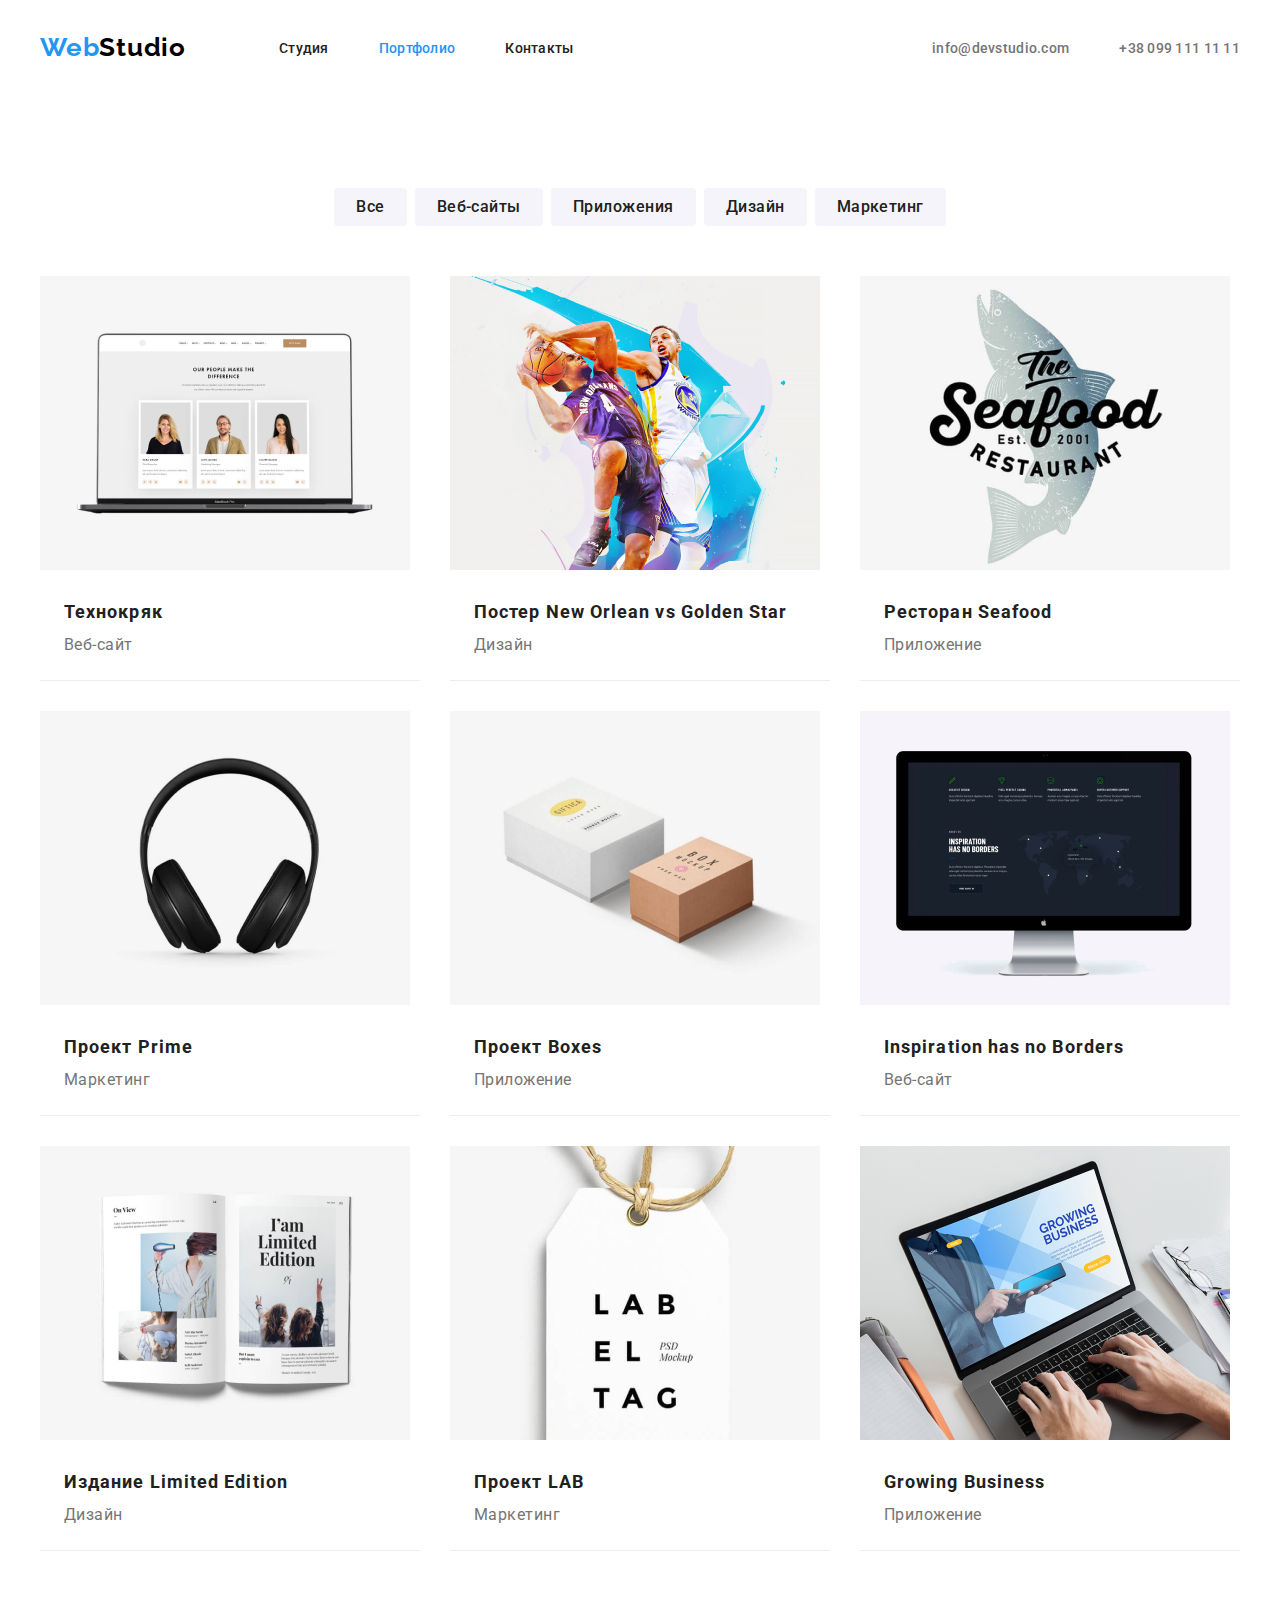
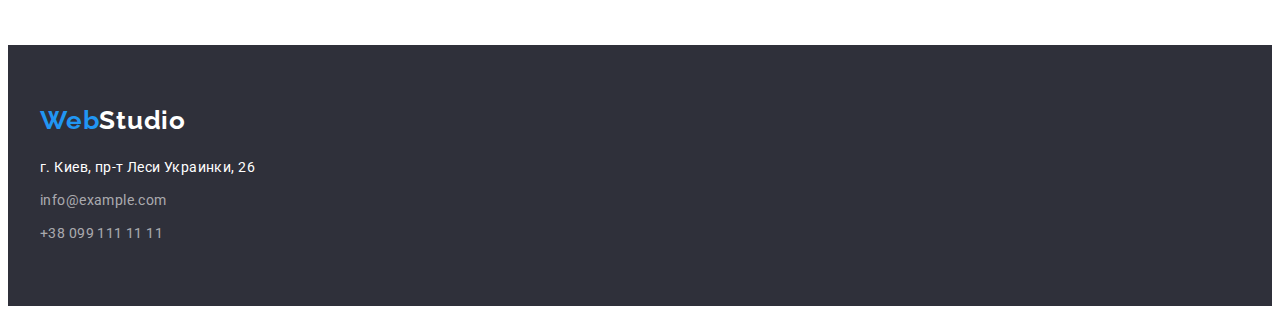
==== portfolio.html @ eefe951a "Добавлена стилизация: размеры, отступы внешние/внутренние" ====
<!DOCTYPE html>
<html lang="ru">

<head>
    <meta charset="UTF-8">
    <meta http-equiv="X-UA-Compatible" content="IE=edge">
    <meta name="viewport" content="width=device-width, initial-scale=1.0">
    <title>Портфолио</title>
    <link rel="preconnect" href="https://fonts.gstatic.com">
    <link 
        href="https://fonts.googleapis.com/css2?family=Raleway:wght@700&family=Roboto:wght@400;500;700;900&display=swap"
        rel="stylesheet">
    <link rel="stylesheet" href="https://cdnjs.cloudflare.com/ajax/libs/modern-normalize/1.0.0/modern-normalize.min.css"
        integrity="sha512-ISS7cAi1PEhQ8jnbJpJZMd29NlhNj4AWYyLOSp2CE/CsHxTCu+r+t0D2yoJudVrd0/8fTVPUVDzY5Tvli75u/g=="
        crossorigin="anonymous" />
    <link rel="stylesheet" href="./css/styles.css">

</head>

<body class="body">
    <header class="header">
        <div class="container">
            <nav class="navigation">
                <a class="logo-header logo-link link" href="./index.html"> Web<span
                        class="logo-link-black">Studio</span></a>
                <ul class="navigation-list list">
                    <li class="navigation-item">
                        <a class="navigation-link link" href="./index.html">Студия</a>
                    </li>
                    <li class="navigation-item">
                        <a class="navigation-link link portfolio" href="./portfolio.html">Портфолио</a>
                    </li>
                    <li class="navigation-item">
                        <a class="navigation-link link" href="">Контакты</a>
                    </li>
                </ul>
            </nav>
            <ul class="list contact-list">
                <li class="contact-item">
                    <a class="contact-link link contact-mail" href="mailto:info@devstudio.com">info@devstudio.com</a>
                </li>
                <li class="contact-item">
                    <a class="contact-link link contact-tel" href="tel:+380991111111">+38 099 111 11 11</a>
                </li>
            </ul>
        </div>
    </header>
    
    <main class="portfolio-main">
        <h1 class="visually-hidden">Portfolio</h1>
         <section class="portfolio-section">
             <div class="container">
                <ul class="list portfolio-btn-container">
                    <li class="portfolio-btn-list">
                        <button class="portfolio-btn link" type="button">Все</button>
                    </li>
                    <li class="portfolio-btn-list">
                        <button class="portfolio-btn link" type="button">Веб-сайты</button>
                    </li>
                    <li class="portfolio-btn-list">
                        <button class="portfolio-btn link" type="button">Приложения</button>
                    </li>
                    <li class="portfolio-btn-list">
                        <button class="portfolio-btn link" type="button">Дизайн</button>
                    </li>
                    <li class="portfolio-btn-list">
                        <button class="portfolio-btn link" type="button">Маркетинг</button>
                    </li>
                </ul>
            
                <ul class="portfolio-our-project-container">
                    <li class="list portfolio-our-project-list">
                        <img src="./images/portfolio/our-projects-1.png" alt="монитор ноутбука, на котором три фотокарточки людей с пояснениями" width="370" height="294">
                        <div class="portfolio-our-project-wrapper">
                            <h2 class="portfolio-our-project-title">Технокряк</h2>
                            <p class="portfolio-our-projects">Веб-сайт</p>
                        </div>
                    </li>
                    <li class="list portfolio-our-project-list">
                        <img src="./images/portfolio/our-projects-2.png" alt="два баскетболиста в синей и белой форме борются за мяч в прыжке" width="370" height="294">
                        <div class="portfolio-our-project-wrapper">
                            <h2 class="portfolio-our-project-title">Постер <span lang="en">New Orlean vs Golden Star</span></h2>
                            <p class="portfolio-our-projects">Дизайн</p>
                        </div>
                    </li>
                    <li class="list portfolio-our-project-list">
                        <img src="./images/portfolio/our-projects-3.png" alt="логотип ресторана Сиафуд " width="370" height="294">
                        <div class="portfolio-our-project-wrapper">
                            <h2 class="portfolio-our-project-title">Ресторан <span lang="en">Seafood</span></h2>
                            <p class="portfolio-our-projects">Приложение</p>
                        </div>
                    </li>
                    <li class="list portfolio-our-project-list">
                        <img src="./images/portfolio/our-projects-4.png" alt="черные наушники на белом фоне" width="370" height="294">
                        <div class="portfolio-our-project-wrapper">
                            <h2 class="portfolio-our-project-title">Проект <span lang="en">Prime</span></h2>
                            <p class="portfolio-our-projects">Маркетинг</p>
                        </div>
                    </li>
                    <li class="list portfolio-our-project-list">
                        <img src="./images/portfolio/our-projects-5.png" alt="две коробочки белого и коричневого цвета" width="370" height="294">
                        <div class="portfolio-our-project-wrapper">
                            <h2 class="portfolio-our-project-title">Проект <span lang="en">Boxes</span></h2>
                            <p class="portfolio-our-projects">Приложение</p>
                        </div>
                    </li>
                    <li class="list portfolio-our-project-list">
                        <img src="./images/portfolio/our-projects-6.png" alt="монитор эппл с открытым веб-сайтом " width="370" height="294">
                        <div class="portfolio-our-project-wrapper">
                            <h2 class="portfolio-our-project-title">Inspiration has no Borders</h2>
                            <p class="portfolio-our-projects">Веб-сайт</p>
                        </div>
                            
                    </li>
                    <li class="list portfolio-our-project-list">
                        <img src="./images/portfolio/our-projects-7.png" alt="книга в раскрытом виде с надписью на английском языке - я лимитировання серия" width="370" height="294">
                        <div class="portfolio-our-project-wrapper">
                            <h2 class="portfolio-our-project-title">Издание <span lang="en">Limited Edition</span></h2>
                            <p class="portfolio-our-projects">Дизайн</p>
                        </div>
                    </li>
                    <li class="list portfolio-our-project-list">
                        <img src="./images/portfolio/our-projects-8.png" alt="подвесочка белого цвета" width="370" height="294">
                        <div class="portfolio-our-project-wrapper">
                            <h2 class="portfolio-our-project-title">Проект <span lang="en">LAB</span></h2>
                            <p class="portfolio-our-projects">Маркетинг</p>
                        </div>
                    </li>
                    <li class="list portfolio-our-project-list">
                        <img src="./images/portfolio/our-projects-9.png" alt="фото сверху как мужчина работает за ноутбуком" width="370" height="294">
                        <div class="portfolio-our-project-wrapper">
                            <h2 class="portfolio-our-project-title">Growing Business</h2>
                            <p class="portfolio-our-projects">Приложение</p>
                        </div>
                    </li>
                </ul>
            </div>
        </section>
    </main>
    
    <footer class="footer">
        <div class="container">
            <a class="logo-footer logo-link link" href="./index.html"> Web<span class="logo-link-white">Studio</span></a>
            <address class="address">
                <ul class="list footer-list">
                    <li class="footer-address-list">
                        <a class="footer-address link" href="https://goo.gl/maps/CNWoaTKzeVFjFcxj6" target="_blank"
                            rel="noopener noreferrer">г. Киев, пр-т Леси Украинки, 26</a>
                    </li>
                    <li class="footer-address-list">
                        <a class="footer-mail-tel link" href="mailto:info@example.com">info@example.com</a>
                    </li>
                    <li class="footer-address-list">
                        <a class="footer-mail-tel link" href="tel:+380991111111">+38 099 111 11 11</a>
                    </li>
                </ul>
            </address>
        </div>
    </footer>        
</body>
</html>
---- css/styles.css ----
/* =================HTML================= */

:root {
  --main-font: 'Roboto', sans-serif;
  --secondary-font: 'Raleway', sans-serif;
  --main-color: #212121;
  --accent-color: #2196f3;
  --secondary-color: #757575;
  --background-btn-color: #f5f4fa;
  --header-background-color: #ffffff;
  --footer-background-color: #2f303a;
  --logo-link-black-color: #000000;
  --footer-mail-tel: rgba(255, 255, 255, 0.6);
}

.link {
  text-decoration: none;
}

.list {
  list-style: none;
}

h1,
h2,
h3,
h4,
h5,
h6,
p,
ul,
ol {
  margin: 0px;
  padding: 0px;
}

.body {
  font-family: 'Roboto', sans-serif;
}

.container {
  width: 1200px;
  margin: 0 auto;
  padding-left: 15px;
  padding-right: 15px;
}

/* ============HEADER========== */

.header {
  background-color: var(--header-background-color);
  padding-top: 24px;
  padding-bottom: 25px;
}

.header .container {
  display: flex;
  align-items: center;
}

.navigation {
  display: flex;
  align-items: center;
}

.navigation-list {
  display: flex;
  align-items: center;
}

.navigation-item:not(:last-child) {
  margin-right: 50px;
}

.navigation-link {
  font-weight: 500;
  font-size: 14px;
  line-height: 1.14;
  letter-spacing: 0.02em;
  color: var(--main-color);
}

.navigation-link:hover,
.navigation-link:focus {
  color: var(--accent-color);
}

.contact-link {
  font-weight: 500;
  font-size: 14px;
  line-height: 1.14;
  letter-spacing: 0.02em;
  color: var(--secondary-color);
}

.contact-link:hover,
.contact-link:focus {
  color: var(--accent-color);
}

.contact-list {
  display: flex;
  align-items: center;
  margin-left: auto;
}

.contact-item:not(:last-child) {
  margin-right: 50px;
}

.logo-link {
  font-family: var(--secondary-font);
  font-style: normal;
  font-weight: 700;
  font-size: 26px;
  line-height: 1.19;
  letter-spacing: 0.03em;
  color: var(--accent-color);
}

.logo-header {
  margin-right: 93px;
}

.logo-link-black {
  color: var(--logo-link-black-color);
}

/* ============MAIN-INDEX========== */

.index {
  color: var(--accent-color);
}

/* ============HERO========== */

.hero {
  text-align: center;
  background-color: var(--footer-background-color);
  padding-top: 0px;
  padding-bottom: 0px;
}

.hero .container {
  padding-top: 200px;
  padding-bottom: 200px;
  padding-left: 452px;
  padding-right: 452px;
  width: 1600px;
  height: 600px;
}

.main-title {
  font-weight: 900;
  font-size: 44px;
  line-height: 1.5;
  letter-spacing: 0.06em;
  text-transform: uppercase;
  color: var(--header-background-color);
  width: 696px;
  height: 120px;
  margin-bottom: 30px;
}

.modal-btn {
  font-family: var(--main-font);
  display: inline-block;
  min-width: 200px;
  padding: 12px 32px;
  background: #2196f3;
  box-shadow: 0px 4px 4px rgba(0, 0, 0, 0.15);
  border-radius: 4px;
  font-weight: 700;
  font-size: 16px;
  line-height: 1.87;
  letter-spacing: 0.06em;
  cursor: pointer;
  color: var(--header-background-color);
  background-color: var(--accent-color);
}

/* ============ABOUT========== */

.about {
  padding-bottom: 47px;
  padding-top: 94px;
}

.about-item:not(:last-child) {
  margin-right: 30px;
}

.list-about {
  font-weight: 700;
  font-size: 14px;
  line-height: 1.14;
  letter-spacing: 0.03em;
  text-transform: uppercase;
  color: var(--main-color);
  margin-bottom: 10px;
  width: 270px;
}

.list-about-item {
  font-weight: 400;
  font-size: 14px;
  line-height: 1.71;
  letter-spacing: 0.03em;
  color: var(--secondary-color);
  width: 270px;
}

.about .container .list {
  display: flex;
  align-items: center;
}

/* ============OUR-WORK========== */

.our-work-section {
  padding-top: 47px;
  padding-bottom: 94px;
}

.title-our-work {
  font-weight: 700;
  font-size: 36px;
  line-height: 1.16;
  text-align: center;
  letter-spacing: 0.03em;
  color: var(--main-color);
}

.suptitle {
  margin-bottom: 50px;
}

.our-work-section-list {
  display: flex;
  align-items: center;
  margin-right: -30px;
  margin-top: -30px;
}

.our-work-list {
  flex-basis: calc(100% / 3 - 30px);
  margin-right: 30px;
  margin-top: 30px;
}

/* ============TEAM========== */

.team-section {
  background-color: var(--background-btn-color);
  padding-top: 94px;
  padding-bottom: 94px;
}

.title-list-team {
  font-weight: 700;
  font-size: 36px;
  line-height: 1.16;
  text-align: center;
  letter-spacing: 0.03em;
  color: var(--main-color);
}

.list-team-name {
  font-weight: 500;
  font-size: 16px;
  line-height: 1.18;
  text-align: center;
  letter-spacing: 0.03em;
  color: var(--main-color);
  margin-bottom: 10px;
}

.section-team-list {
  display: flex;
  align-items: center;
  margin-top: -30px;
  margin-right: -30px;
}

.team-list {
  flex-basis: calc(100% / 4 - -30px);
  margin-top: 30px;
  margin-right: 30px;
  background-color: var(--header-background-color);
}

.list-team-wrapper {
  padding-bottom: 30px;
  padding-top: 30px;
}

.list-team-position {
  font-weight: 400;
  font-size: 16px;
  line-height: 1.18;
  text-align: center;
  letter-spacing: 0.03em;
  color: var(--secondary-color);
}

/* =================PORTFOLIO================= */

.portfolio {
  color: var(--accent-color);
}

/* =================MAIN-PORTFOLIO================= */

.visually-hidden {
  position: absolute !important;
  clip: rect(1px 1px 1px 1px); /* IE6, IE7 */
  clip: rect(1px, 1px, 1px, 1px);
  padding: 0 !important;
  border: 0 !important;
  height: 1px !important;
  width: 1px !important;
  overflow: hidden;
}

.portfolio-section {
  padding-top: 100px;
  padding-bottom: 94px;
  margin: 0 auto;
}

.portfolio-btn {
  font-family: inherit;
  font-weight: 500;
  font-size: 16px;
  line-height: 1.62;
  text-align: center;
  letter-spacing: 0.03em;
  color: var(--main-color);
  cursor: pointer;
  background-color: var(--background-btn-color);
  border: none;
  padding: 6px 22px;
  border-radius: 4px;
}

.portfolio-btn-container {
  display: flex;
  align-items: center;
  justify-content: center;
  margin-bottom: 50px;
}

.portfolio-btn-list:not(:last-child) {
  margin-right: 8px;
}

.portfolio-btn:hover,
.portfolio-btn:focus {
  color: var(--header-background-color);
  background-color: var(--accent-color);
}

.portfolio-our-project-container {
  display: flex;
  flex-wrap: wrap;
  margin-right: -30px;
  margin-top: -30px;
}

.portfolio-our-project-list {
  flex-basis: calc(100% / 3 - 30px);
  margin-right: 30px;
  margin-top: 30px;
  border-bottom: 1px solid #eeeeee;
}

.portfolio-our-project-wrapper {
  padding-top: 20px;
  padding-bottom: 20px;
}

.portfolio-our-project-title {
  width: 322px;
  height: 36px;
  margin-right: 24px;
  margin-left: 24px;
  font-weight: 700;
  font-size: 18px;
  line-height: 2;
  letter-spacing: 0.06em;
  color: var(--main-color);
}

.portfolio-our-projects {
  font-weight: 400;
  font-size: 16px;
  line-height: 1.87;
  letter-spacing: 0.03em;
  color: var(--secondary-color);
  width: 322px;
  height: 30px;
  margin-right: 24px;
  margin-left: 24px;
}

/* =================FOOTER================= */

.footer {
  background-color: var(--footer-background-color);
  padding-top: 60px;
  padding-bottom: 60px;
}

.address {
  font-style: normal;
  margin-top: 20px;
}

.footer-list {
  display: flex;
  flex-direction: column;
  justify-content: flex-start;
  align-items: flex-start;
}

.footer-address-list:not(:last-child) {
  margin-bottom: 9px;
}

.footer-address {
  font-weight: 400;
  font-size: 14px;
  line-height: 1.71;
  letter-spacing: 0.03em;
  color: var(--header-background-color);
}

.footer-mail-tel {
  font-weight: 400;
  font-size: 14px;
  line-height: 1.71;
  letter-spacing: 0.03em;
  color: var(--footer-mail-tel);
}

.logo-link-white {
  color: var(--header-background-color);
}
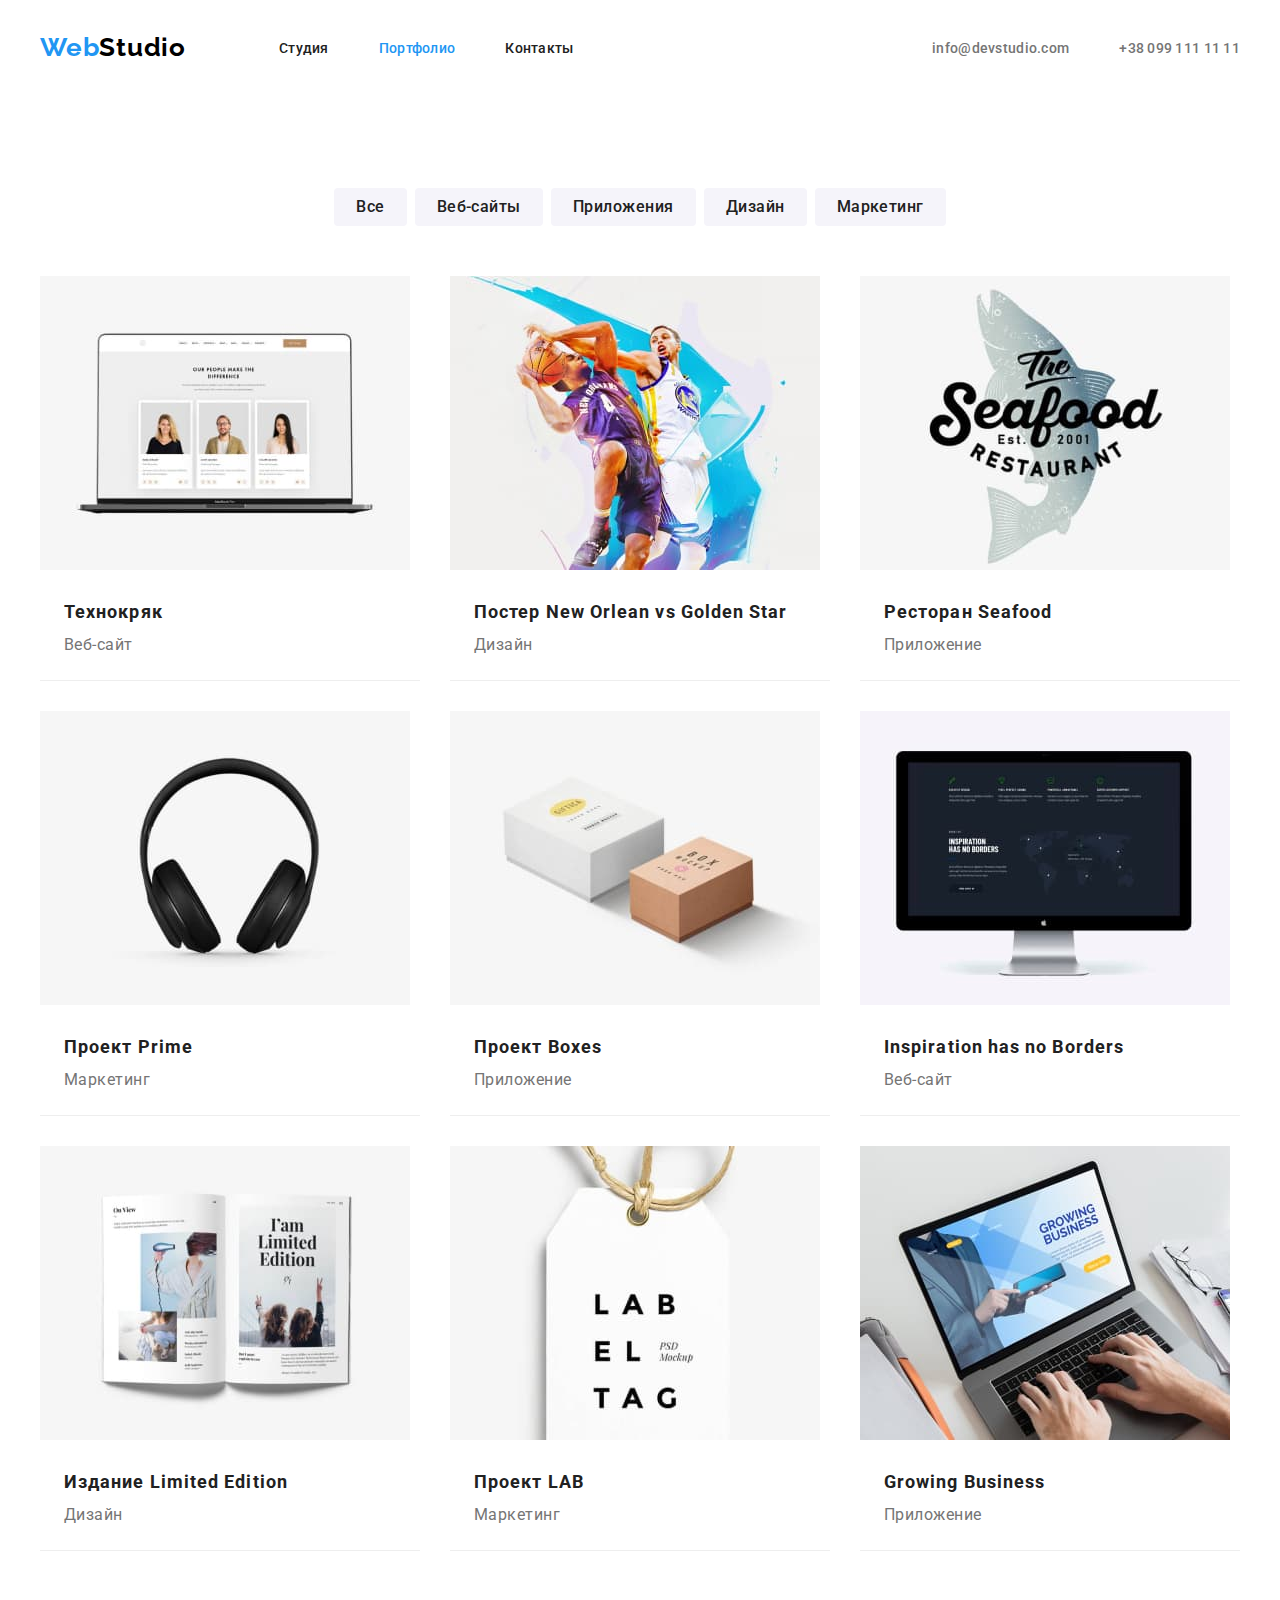
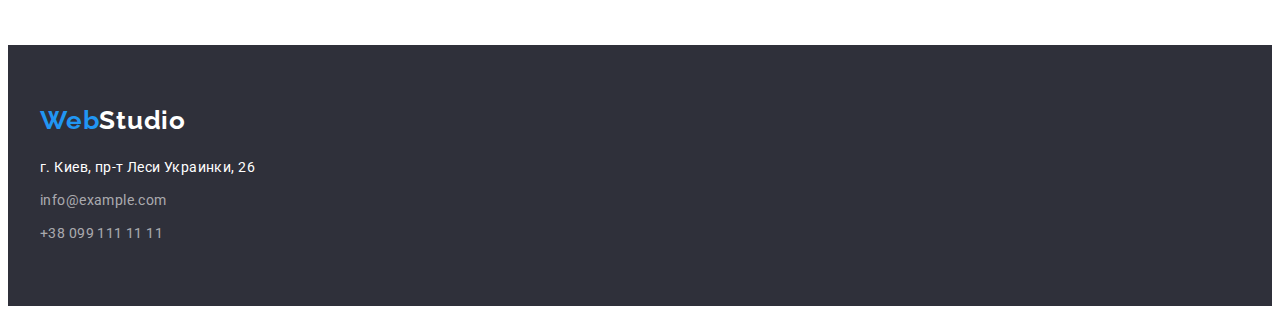
==== commit 3db43075: "Исправлены замечания после первой сдачи ДЗ № 3" ====
--- a/portfolio.html
+++ b/portfolio.html
@@ -70,42 +70,42 @@
             
                 <ul class="portfolio-our-project-container">
                     <li class="list portfolio-our-project-list">
-                        <img src="./images/portfolio/our-projects-1.png" alt="монитор ноутбука, на котором три фотокарточки людей с пояснениями" width="370" height="294">
+                        <img class="img-portfolio" src="./images/portfolio/our-projects-1.jpg" alt="монитор ноутбука, на котором три фотокарточки людей с пояснениями" width="370" height="294">
                         <div class="portfolio-our-project-wrapper">
                             <h2 class="portfolio-our-project-title">Технокряк</h2>
                             <p class="portfolio-our-projects">Веб-сайт</p>
                         </div>
                     </li>
                     <li class="list portfolio-our-project-list">
-                        <img src="./images/portfolio/our-projects-2.png" alt="два баскетболиста в синей и белой форме борются за мяч в прыжке" width="370" height="294">
+                        <img class="img-portfolio" src="./images/portfolio/our-projects-2.jpg" alt="два баскетболиста в синей и белой форме борются за мяч в прыжке" width="370" height="294">
                         <div class="portfolio-our-project-wrapper">
                             <h2 class="portfolio-our-project-title">Постер <span lang="en">New Orlean vs Golden Star</span></h2>
                             <p class="portfolio-our-projects">Дизайн</p>
                         </div>
                     </li>
                     <li class="list portfolio-our-project-list">
-                        <img src="./images/portfolio/our-projects-3.png" alt="логотип ресторана Сиафуд " width="370" height="294">
+                        <img class="img-portfolio" src="./images/portfolio/our-projects-3.jpg" alt="логотип ресторана Сиафуд " width="370" height="294">
                         <div class="portfolio-our-project-wrapper">
                             <h2 class="portfolio-our-project-title">Ресторан <span lang="en">Seafood</span></h2>
                             <p class="portfolio-our-projects">Приложение</p>
                         </div>
                     </li>
                     <li class="list portfolio-our-project-list">
-                        <img src="./images/portfolio/our-projects-4.png" alt="черные наушники на белом фоне" width="370" height="294">
+                        <img class="img-portfolio" src="./images/portfolio/our-projects-4.jpg" alt="черные наушники на белом фоне" width="370" height="294">
                         <div class="portfolio-our-project-wrapper">
                             <h2 class="portfolio-our-project-title">Проект <span lang="en">Prime</span></h2>
                             <p class="portfolio-our-projects">Маркетинг</p>
                         </div>
                     </li>
                     <li class="list portfolio-our-project-list">
-                        <img src="./images/portfolio/our-projects-5.png" alt="две коробочки белого и коричневого цвета" width="370" height="294">
+                        <img class="img-portfolio" src="./images/portfolio/our-projects-5.jpg" alt="две коробочки белого и коричневого цвета" width="370" height="294">
                         <div class="portfolio-our-project-wrapper">
                             <h2 class="portfolio-our-project-title">Проект <span lang="en">Boxes</span></h2>
                             <p class="portfolio-our-projects">Приложение</p>
                         </div>
                     </li>
                     <li class="list portfolio-our-project-list">
-                        <img src="./images/portfolio/our-projects-6.png" alt="монитор эппл с открытым веб-сайтом " width="370" height="294">
+                        <img class="img-portfolio" src="./images/portfolio/our-projects-6.jpg" alt="монитор эппл с открытым веб-сайтом " width="370" height="294">
                         <div class="portfolio-our-project-wrapper">
                             <h2 class="portfolio-our-project-title">Inspiration has no Borders</h2>
                             <p class="portfolio-our-projects">Веб-сайт</p>
@@ -113,21 +113,21 @@
                             
                     </li>
                     <li class="list portfolio-our-project-list">
-                        <img src="./images/portfolio/our-projects-7.png" alt="книга в раскрытом виде с надписью на английском языке - я лимитировання серия" width="370" height="294">
+                        <img class="img-portfolio" src="./images/portfolio/our-projects-7.jpg" alt="книга в раскрытом виде с надписью на английском языке - я лимитировання серия" width="370" height="294">
                         <div class="portfolio-our-project-wrapper">
                             <h2 class="portfolio-our-project-title">Издание <span lang="en">Limited Edition</span></h2>
                             <p class="portfolio-our-projects">Дизайн</p>
                         </div>
                     </li>
                     <li class="list portfolio-our-project-list">
-                        <img src="./images/portfolio/our-projects-8.png" alt="подвесочка белого цвета" width="370" height="294">
+                        <img class="img-portfolio" src="./images/portfolio/our-projects-8.jpg" alt="подвесочка белого цвета" width="370" height="294">
                         <div class="portfolio-our-project-wrapper">
                             <h2 class="portfolio-our-project-title">Проект <span lang="en">LAB</span></h2>
                             <p class="portfolio-our-projects">Маркетинг</p>
                         </div>
                     </li>
                     <li class="list portfolio-our-project-list">
-                        <img src="./images/portfolio/our-projects-9.png" alt="фото сверху как мужчина работает за ноутбуком" width="370" height="294">
+                        <img class="img-portfolio" src="./images/portfolio/our-projects-9.jpg" alt="фото сверху как мужчина работает за ноутбуком" width="370" height="294">
                         <div class="portfolio-our-project-wrapper">
                             <h2 class="portfolio-our-project-title">Growing Business</h2>
                             <p class="portfolio-our-projects">Приложение</p>
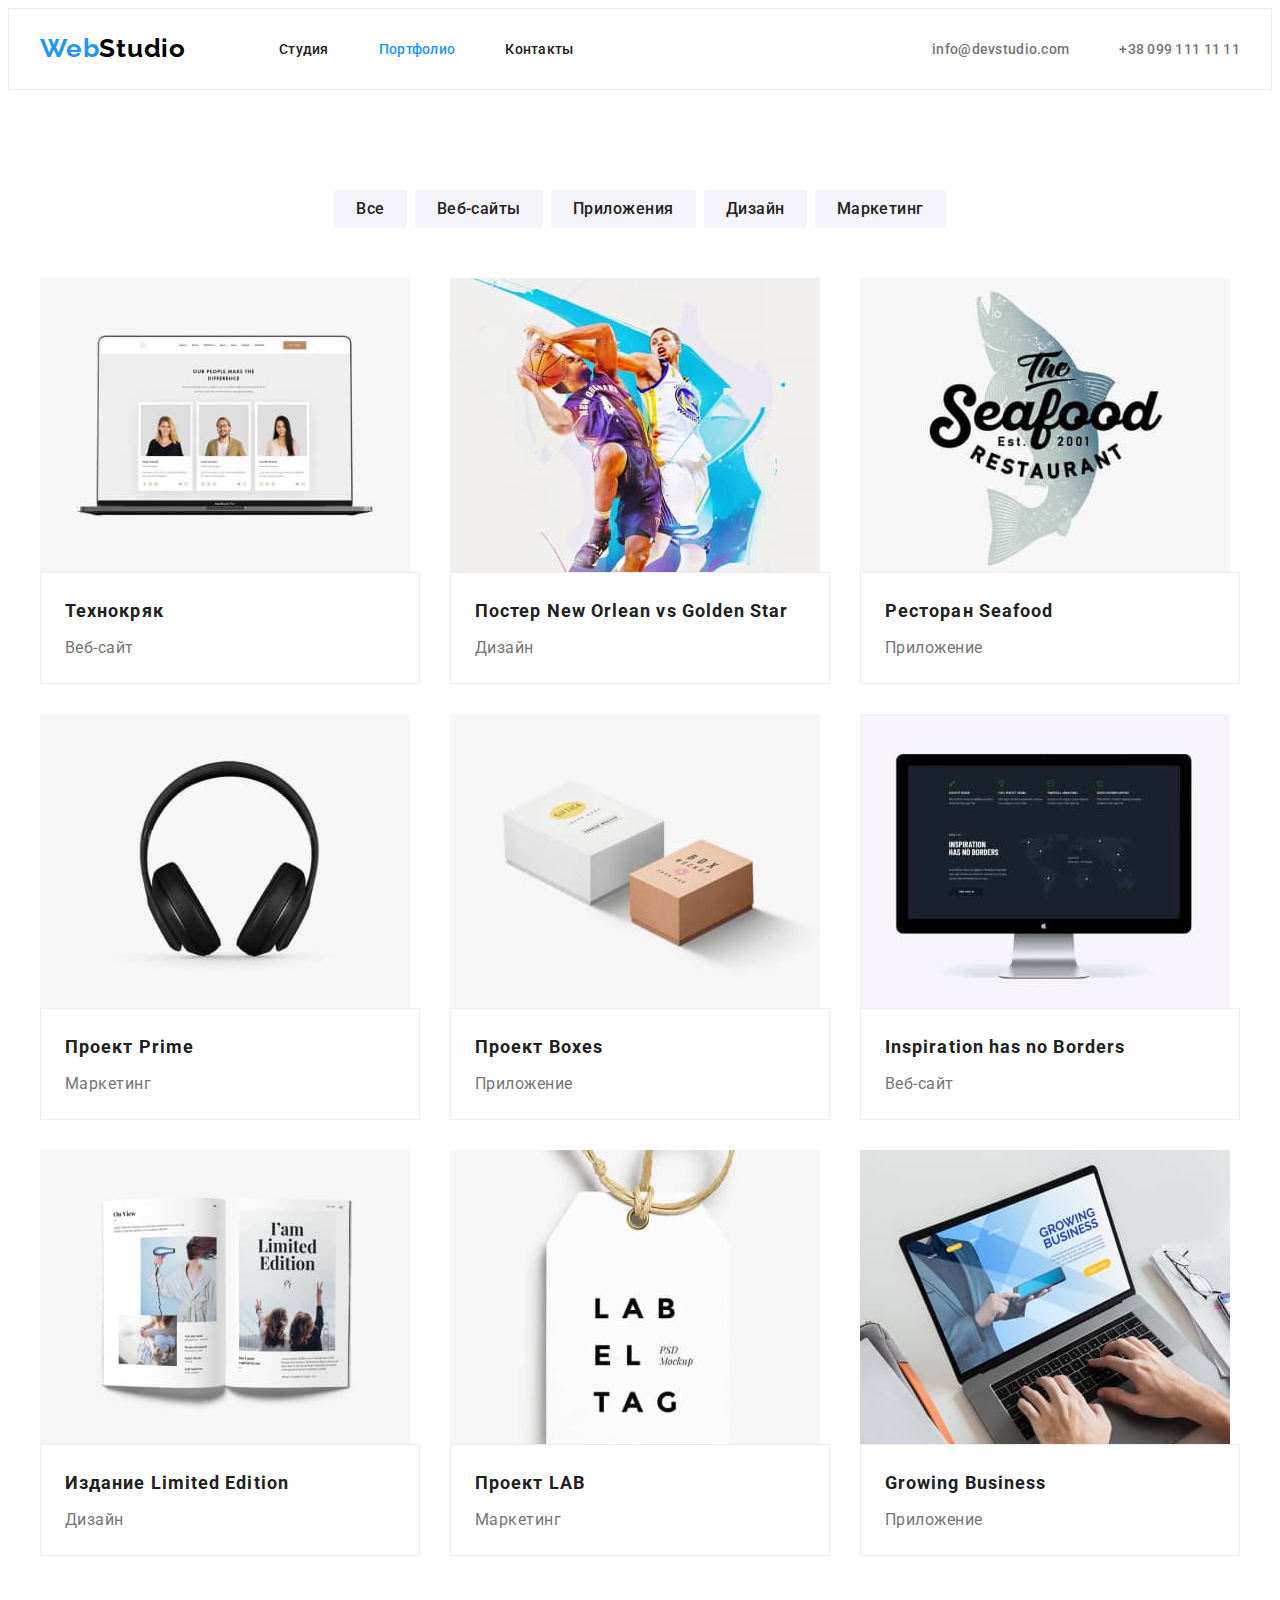
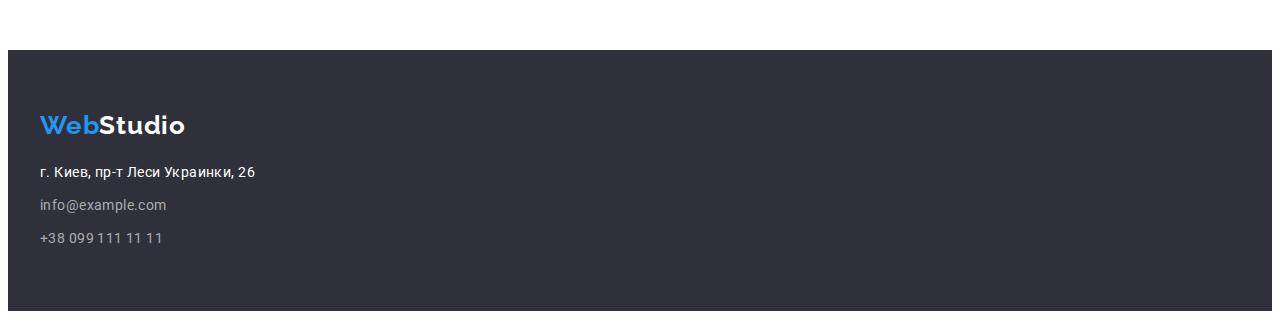
==== commit 55cfe597: "Карточки "портфолио" были взяты в ссылки; также карточкам "Портфолио" была задана фиксированная шири" ====
--- a/portfolio.html
+++ b/portfolio.html
@@ -70,68 +70,85 @@
             
                 <ul class="portfolio-our-project-container">
                     <li class="list portfolio-our-project-list">
-                        <img class="img-portfolio" src="./images/portfolio/our-projects-1.jpg" alt="монитор ноутбука, на котором три фотокарточки людей с пояснениями" width="370" height="294">
-                        <div class="portfolio-our-project-wrapper">
-                            <h2 class="portfolio-our-project-title">Технокряк</h2>
-                            <p class="portfolio-our-projects">Веб-сайт</p>
-                        </div>
+                        <a class="link" href="">
+                            <img class="img-portfolio" src="./images/portfolio/our-projects-1.jpg" alt="монитор ноутбука, на котором три фотокарточки людей с пояснениями" width="370" height="294">
+                            <div class="portfolio-our-project-wrapper">
+                                <h2 class="portfolio-our-project-title">Технокряк</h2>
+                                <p class="portfolio-our-projects">Веб-сайт</p>
+                            </div>
+                        </a>
+                        </li>
+                    <li class="list portfolio-our-project-list">
+                        <a class="link" href="">
+                            <img class="img-portfolio" src="./images/portfolio/our-projects-2.jpg" alt="два баскетболиста в синей и белой форме борются за мяч в прыжке" width="370" height="294">
+                            <div class="portfolio-our-project-wrapper">
+                                <h2 class="portfolio-our-project-title">Постер <span lang="en">New Orlean vs Golden Star</span></h2>
+                                <p class="portfolio-our-projects">Дизайн</p>
+                            </div>
+                        </a>
                     </li>
                     <li class="list portfolio-our-project-list">
-                        <img class="img-portfolio" src="./images/portfolio/our-projects-2.jpg" alt="два баскетболиста в синей и белой форме борются за мяч в прыжке" width="370" height="294">
-                        <div class="portfolio-our-project-wrapper">
-                            <h2 class="portfolio-our-project-title">Постер <span lang="en">New Orlean vs Golden Star</span></h2>
-                            <p class="portfolio-our-projects">Дизайн</p>
-                        </div>
+                        <a class="link" href="">
+                            <img class="img-portfolio" src="./images/portfolio/our-projects-3.jpg" alt="логотип ресторана Сиафуд " width="370" height="294">
+                            <div class="portfolio-our-project-wrapper">
+                                <h2 class="portfolio-our-project-title">Ресторан <span lang="en">Seafood</span></h2>
+                                <p class="portfolio-our-projects">Приложение</p>
+                            </div>
+                        </a>
                     </li>
                     <li class="list portfolio-our-project-list">
-                        <img class="img-portfolio" src="./images/portfolio/our-projects-3.jpg" alt="логотип ресторана Сиафуд " width="370" height="294">
-                        <div class="portfolio-our-project-wrapper">
-                            <h2 class="portfolio-our-project-title">Ресторан <span lang="en">Seafood</span></h2>
-                            <p class="portfolio-our-projects">Приложение</p>
-                        </div>
+                        <a class="link" href="">
+                            <img class="img-portfolio" src="./images/portfolio/our-projects-4.jpg" alt="черные наушники на белом фоне" width="370" height="294">
+                            <div class="portfolio-our-project-wrapper">
+                                <h2 class="portfolio-our-project-title">Проект <span lang="en">Prime</span></h2>
+                                <p class="portfolio-our-projects">Маркетинг</p>
+                            </div>
+                        </a>
                     </li>
                     <li class="list portfolio-our-project-list">
-                        <img class="img-portfolio" src="./images/portfolio/our-projects-4.jpg" alt="черные наушники на белом фоне" width="370" height="294">
-                        <div class="portfolio-our-project-wrapper">
-                            <h2 class="portfolio-our-project-title">Проект <span lang="en">Prime</span></h2>
-                            <p class="portfolio-our-projects">Маркетинг</p>
-                        </div>
+                        <a class="link" href="">
+                            <img class="img-portfolio" src="./images/portfolio/our-projects-5.jpg" alt="две коробочки белого и коричневого цвета" width="370" height="294">
+                            <div class="portfolio-our-project-wrapper">
+                                <h2 class="portfolio-our-project-title">Проект <span lang="en">Boxes</span></h2>
+                                <p class="portfolio-our-projects">Приложение</p>
+                            </div>
+                        </a>
                     </li>
                     <li class="list portfolio-our-project-list">
-                        <img class="img-portfolio" src="./images/portfolio/our-projects-5.jpg" alt="две коробочки белого и коричневого цвета" width="370" height="294">
-                        <div class="portfolio-our-project-wrapper">
-                            <h2 class="portfolio-our-project-title">Проект <span lang="en">Boxes</span></h2>
-                            <p class="portfolio-our-projects">Приложение</p>
-                        </div>
+                        <a class="link" href="">
+                            <img class="img-portfolio" src="./images/portfolio/our-projects-6.jpg" alt="монитор эппл с открытым веб-сайтом " width="370" height="294">
+                            <div class="portfolio-our-project-wrapper">
+                                <h2 class="portfolio-our-project-title">Inspiration has no Borders</h2>
+                                <p class="portfolio-our-projects">Веб-сайт</p>
+                            </div>
+                        </a>
                     </li>
                     <li class="list portfolio-our-project-list">
-                        <img class="img-portfolio" src="./images/portfolio/our-projects-6.jpg" alt="монитор эппл с открытым веб-сайтом " width="370" height="294">
-                        <div class="portfolio-our-project-wrapper">
-                            <h2 class="portfolio-our-project-title">Inspiration has no Borders</h2>
-                            <p class="portfolio-our-projects">Веб-сайт</p>
-                        </div>
-                            
+                        <a class="link" href="">
+                            <img class="img-portfolio" src="./images/portfolio/our-projects-7.jpg" alt="книга в раскрытом виде с надписью на английском языке - я лимитировання серия" width="370" height="294">
+                            <div class="portfolio-our-project-wrapper">
+                                <h2 class="portfolio-our-project-title">Издание <span lang="en">Limited Edition</span></h2>
+                                <p class="portfolio-our-projects">Дизайн</p>
+                            </div>
+                        </a>
                     </li>
                     <li class="list portfolio-our-project-list">
-                        <img class="img-portfolio" src="./images/portfolio/our-projects-7.jpg" alt="книга в раскрытом виде с надписью на английском языке - я лимитировання серия" width="370" height="294">
-                        <div class="portfolio-our-project-wrapper">
-                            <h2 class="portfolio-our-project-title">Издание <span lang="en">Limited Edition</span></h2>
-                            <p class="portfolio-our-projects">Дизайн</p>
-                        </div>
+                        <a class="link" href="">
+                            <img class="img-portfolio" src="./images/portfolio/our-projects-8.jpg" alt="подвесочка белого цвета" width="370" height="294">
+                            <div class="portfolio-our-project-wrapper">
+                                <h2 class="portfolio-our-project-title">Проект <span lang="en">LAB</span></h2>
+                                <p class="portfolio-our-projects">Маркетинг</p>
+                            </div>
+                        </a>
                     </li>
                     <li class="list portfolio-our-project-list">
-                        <img class="img-portfolio" src="./images/portfolio/our-projects-8.jpg" alt="подвесочка белого цвета" width="370" height="294">
-                        <div class="portfolio-our-project-wrapper">
-                            <h2 class="portfolio-our-project-title">Проект <span lang="en">LAB</span></h2>
-                            <p class="portfolio-our-projects">Маркетинг</p>
-                        </div>
-                    </li>
-                    <li class="list portfolio-our-project-list">
-                        <img class="img-portfolio" src="./images/portfolio/our-projects-9.jpg" alt="фото сверху как мужчина работает за ноутбуком" width="370" height="294">
-                        <div class="portfolio-our-project-wrapper">
-                            <h2 class="portfolio-our-project-title">Growing Business</h2>
-                            <p class="portfolio-our-projects">Приложение</p>
-                        </div>
+                        <a class="link" href="">
+                            <img class="img-portfolio" src="./images/portfolio/our-projects-9.jpg" alt="фото сверху как мужчина работает за ноутбуком" width="370" height="294">
+                            <div class="portfolio-our-project-wrapper">
+                                <h2 class="portfolio-our-project-title">Growing Business</h2>
+                                <p class="portfolio-our-projects">Приложение</p>
+                            </div>
+                        </a>
                     </li>
                 </ul>
             </div>
--- a/css/styles.css
+++ b/css/styles.css
@@ -51,6 +51,7 @@
   background-color: var(--header-background-color);
   padding-top: 24px;
   padding-bottom: 25px;
+  border: 1px solid #ececec;
 }
 
 .header .container {
@@ -78,6 +79,8 @@
   line-height: 1.14;
   letter-spacing: 0.02em;
   color: var(--main-color);
+  padding-top: 32px;
+  padding-bottom: 32px;
 }
 
 .navigation-link:hover,
@@ -91,6 +94,8 @@
   line-height: 1.14;
   letter-spacing: 0.02em;
   color: var(--secondary-color);
+  padding-top: 32px;
+  padding-bottom: 32px;
 }
 
 .contact-link:hover,
@@ -144,13 +149,10 @@
 .hero .container {
   padding-top: 200px;
   padding-bottom: 200px;
-  padding-left: 452px;
-  padding-right: 452px;
-  width: 1600px;
-  height: 600px;
 }
 
 .main-title {
+  margin: 0 auto;
   font-weight: 900;
   font-size: 44px;
   line-height: 1.5;
@@ -186,6 +188,10 @@
   padding-top: 94px;
 }
 
+.about-item {
+  width: 270px;
+}
+
 .about-item:not(:last-child) {
   margin-right: 30px;
 }
@@ -198,7 +204,6 @@
   text-transform: uppercase;
   color: var(--main-color);
   margin-bottom: 10px;
-  width: 270px;
 }
 
 .list-about-item {
@@ -216,6 +221,10 @@
 }
 
 /* ============OUR-WORK========== */
+
+.img-our-work {
+  display: block;
+}
 
 .our-work-section {
   padding-top: 47px;
@@ -249,6 +258,10 @@
 }
 
 /* ============TEAM========== */
+
+.img-team {
+  display: block;
+}
 
 .team-section {
   background-color: var(--background-btn-color);
@@ -292,6 +305,8 @@
 .list-team-wrapper {
   padding-bottom: 30px;
   padding-top: 30px;
+  padding-left: 20px;
+  padding-right: 20px;
 }
 
 .list-team-position {
@@ -310,6 +325,10 @@
 }
 
 /* =================MAIN-PORTFOLIO================= */
+
+.img-portfolio {
+  display: block;
+}
 
 .visually-hidden {
   position: absolute !important;
@@ -369,26 +388,25 @@
 
 .portfolio-our-project-list {
   flex-basis: calc(100% / 3 - 30px);
+  width: 370px;
   margin-right: 30px;
   margin-top: 30px;
-  border-bottom: 1px solid #eeeeee;
 }
 
 .portfolio-our-project-wrapper {
-  padding-top: 20px;
-  padding-bottom: 20px;
+  padding: 20px 24px;
+  border: 1px solid #eeeeee;
 }
 
 .portfolio-our-project-title {
   width: 322px;
   height: 36px;
-  margin-right: 24px;
-  margin-left: 24px;
   font-weight: 700;
   font-size: 18px;
   line-height: 2;
   letter-spacing: 0.06em;
   color: var(--main-color);
+  margin-bottom: 4px;
 }
 
 .portfolio-our-projects {
@@ -399,8 +417,6 @@
   color: var(--secondary-color);
   width: 322px;
   height: 30px;
-  margin-right: 24px;
-  margin-left: 24px;
 }
 
 /* =================FOOTER================= */
